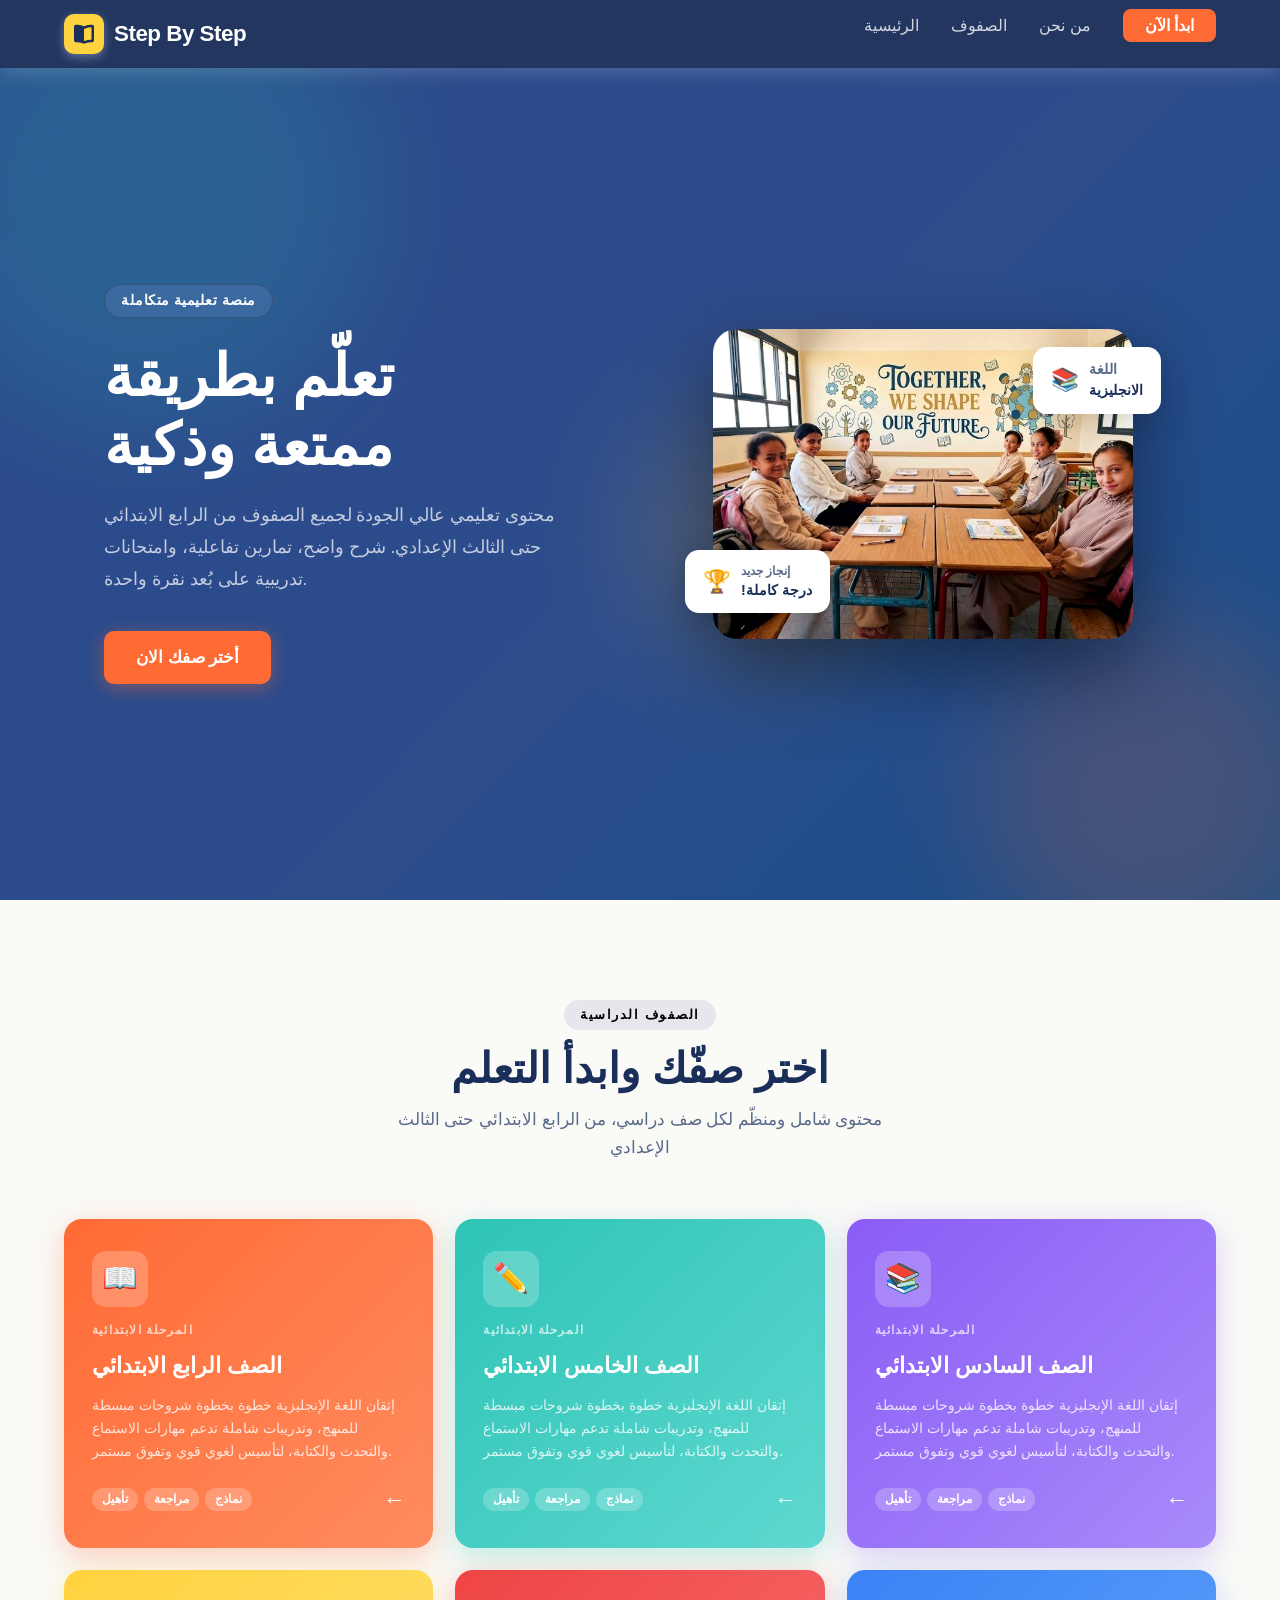
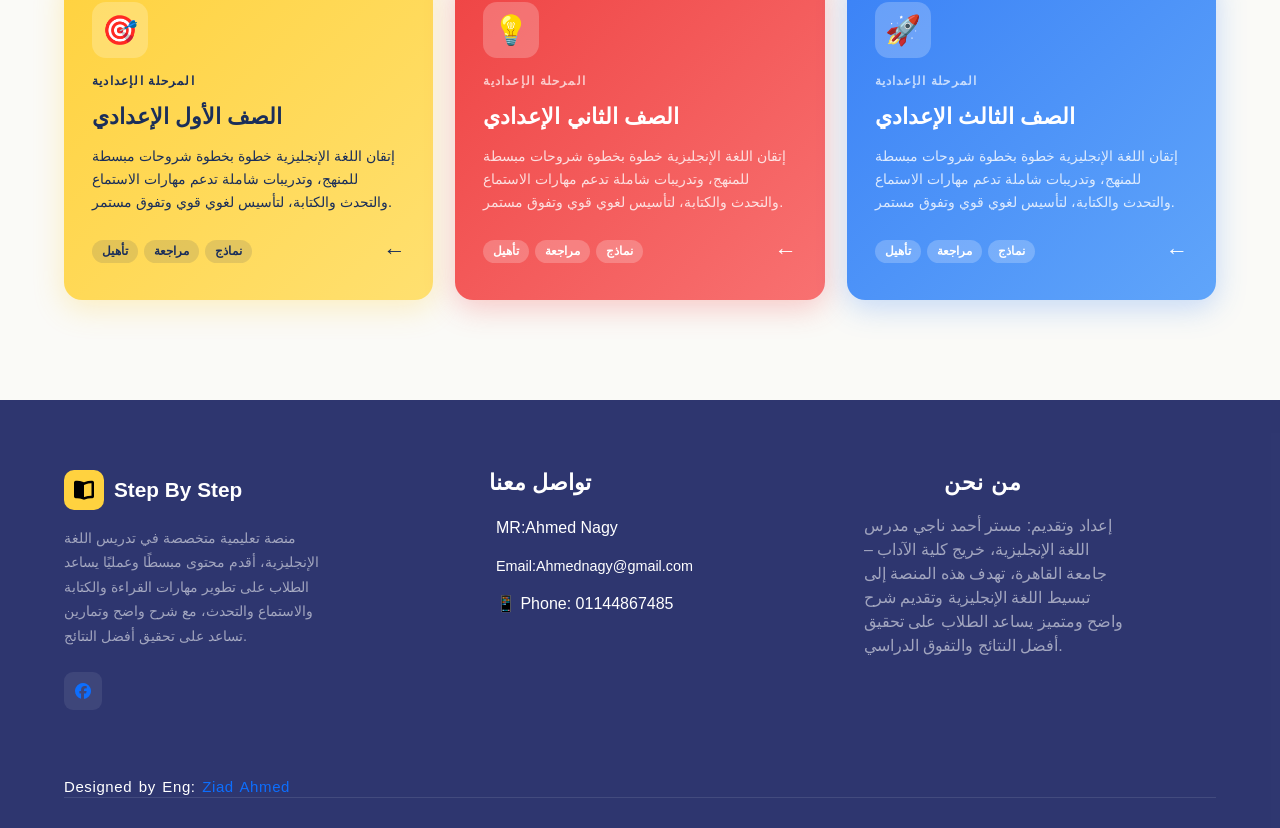
==== index.html @ 50892304 "my project" ====
<!DOCTYPE html>
<html lang="en">
<head>
    <meta charset="UTF-8">
    <meta name="viewport" content="width=device-width, initial-scale=1.0">
    <link rel="stylesheet" href="css/all.min.css">
    <link rel="stylesheet" href="css/bootstrap.min.css">
    <link rel="stylesheet" href="css/home.css">
    
    <title>Document</title>
</head>
<body>

<!-- ══════════ NAVBAR ══════════ -->
<nav>

    <div class="nav-logo">
    <div class="logo-icon"><i class="fa-solid fa-book-open"></i></div> 
    <span>Step by step</span>
    </div>
   

                     <ul class="nav-links ">
    <li><a href="#hero">الرئيسية</a></li>
    <li><a href="#grades">الصفوف</a></li>
    <li><a href="#footer">من نحن</a></li>
    <li><a href="#footer" class="nav-cta">ابدأ الآن</a></li>
  </ul>



</nav>

<!-- ══════════ HERO SECTION ══════════ -->
<section class="hero" id="hero">
  <div class="hero-bg">
    <div class="blob blob-1"></div>
    <div class="blob blob-2"></div>
    <div class="blob blob-3"></div>
  </div>

  <div class="hero-inner">
    <div class="hero-text">
      <div class="hero-badge">
منصة تعليمية متكاملة
      </div>

      <h1 class="hero-title">
        تعلّم بطريقة<br />
        <em>ممتعة وذكية</em>
      </h1>

      <p class="hero-desc">
        محتوى تعليمي عالي الجودة لجميع الصفوف من الرابع الابتدائي حتى الثالث الإعدادي.
        شرح واضح، تمارين تفاعلية، وامتحانات تدريبية على بُعد نقرة واحدة.
      </p>

      <div class="hero-actions">
        <a href="#grades" class="btn-primary">أختر صفك الان</a>
      </div>

 
    </div>

    <div class="hero-visual">
      <div class="hero-img-wrap">
        <img
          src="images/classroom_HD.jpg"
          alt="طالب يتعلم"
        />

        <div class="float-card card-a">
          <span class="icon">📚</span>
          <div>
            <div style="font: size 23px;;color:var(--muted);font-weight:600;">اللغة</div>
            <div>الانجليزية</div>
          </div>
        </div>

        <div class="float-card card-b">
          <span class="icon">🏆</span>
          <div>
            <div style="font-size:.75rem;color:var(--muted);font-weight:600;">إنجاز جديد</div>
            <div>!درجة كاملة</div>
          </div>
        </div>
      </div>
    </div>
  </div>
</section>

<!-- ══════════ GRADES SECTION ══════════ -->
<section class="grades" id="grades">
  <div class="section-head">
    <div class="section-tag">الصفوف الدراسية</div>
    <h2>اختر صفّك وابدأ التعلم</h2>
    <p>محتوى شامل ومنظّم لكل صف دراسي، من الرابع الابتدائي حتى الثالث الإعدادي</p>
  </div>

  <div class="grades-grid">

    <!-- Card 1 -->
    <a href="task.html" class="grade-card">
      <div class="card-icon-wrap">📖</div>
      <div class="card-label">المرحلة الابتدائية</div>
      <div class="card-title">الصف الرابع الابتدائي</div>
       <div class="card-desc">إتقان اللغة الإنجليزية خطوة بخطوة
شروحات مبسطة للمنهج، وتدريبات شاملة تدعم مهارات الاستماع والتحدث والكتابة، لتأسيس لغوي قوي وتفوق مستمر.​</div>
      <div class="card-footer">
         <div class="card-subjects">
          <span class="subject-tag">تأهيل</span>
          <span class="subject-tag">مراجعة</span>
          <span class="subject-tag">نماذج</span>
        </div>
        <span class="card-arrow">←</span>
      </div>
    </a>

    <!-- Card 2 -->
    <a href="#" class="grade-card">
      <div class="card-icon-wrap">✏️</div>
      <div class="card-label">المرحلة الابتدائية</div>
      <div class="card-title">الصف الخامس الابتدائي</div>
      <div class="card-desc">إتقان اللغة الإنجليزية خطوة بخطوة
شروحات مبسطة للمنهج، وتدريبات شاملة تدعم مهارات الاستماع والتحدث والكتابة، لتأسيس لغوي قوي وتفوق مستمر.​</div>
      <div class="card-footer">
        <div class="card-subjects">
          <span class="subject-tag">تأهيل</span>
          <span class="subject-tag">مراجعة</span>
          <span class="subject-tag">نماذج</span>
        </div>
        <span class="card-arrow">←</span>
      </div>
    </a>

    <!-- Card 3 -->
    <a href="#" class="grade-card">
      <div class="card-icon-wrap">📚</div>
      <div class="card-label">المرحلة الابتدائية</div>
      <div class="card-title">الصف السادس الابتدائي</div>
      <div class="card-desc">إتقان اللغة الإنجليزية خطوة بخطوة
شروحات مبسطة للمنهج، وتدريبات شاملة تدعم مهارات الاستماع والتحدث والكتابة، لتأسيس لغوي قوي وتفوق مستمر.​</div>

      <div class="card-footer">
        <div class="card-subjects">
          <span class="subject-tag">تأهيل</span>
          <span class="subject-tag">مراجعة</span>
          <span class="subject-tag">نماذج</span>
        </div>
        <span class="card-arrow">←</span>
      </div>
    </a>

    <!-- Card 4 -->
    <a href="#" class="grade-card">
      <div class="card-icon-wrap">🎯</div>
      <div class="card-label">المرحلة الإعدادية</div>
      <div class="card-title">الصف الأول الإعدادي</div>
      <div class="card-desc">إتقان اللغة الإنجليزية خطوة بخطوة
شروحات مبسطة للمنهج، وتدريبات شاملة تدعم مهارات الاستماع والتحدث والكتابة، لتأسيس لغوي قوي وتفوق مستمر.​</div>
      <div class="card-footer">
        <div class="card-subjects">
          <span class="subject-tag">تأهيل</span>
          <span class="subject-tag">مراجعة</span>
          <span class="subject-tag">نماذج</span>
        </div>
        <span class="card-arrow">←</span>
      </div>
    </a>

    <!-- Card 5 -->
    <a href="#" class="grade-card">
      <div class="card-icon-wrap">💡</div>
      <div class="card-label">المرحلة الإعدادية</div>
      <div class="card-title">الصف الثاني الإعدادي</div>
      <div class="card-desc">إتقان اللغة الإنجليزية خطوة بخطوة
شروحات مبسطة للمنهج، وتدريبات شاملة تدعم مهارات الاستماع والتحدث والكتابة، لتأسيس لغوي قوي وتفوق مستمر.​</div>
      <div class="card-footer">
        <div class="card-subjects">
          <span class="subject-tag">تأهيل</span>
          <span class="subject-tag">مراجعة</span>
          <span class="subject-tag">نماذج</span>
        </div>
        <span class="card-arrow">←</span>
      </div>
    </a>

    <!-- Card 6 -->
    <a href="#" class="grade-card">
      <div class="card-icon-wrap">🚀</div>
      <div class="card-label">المرحلة الإعدادية</div>
      <div class="card-title">الصف الثالث الإعدادي</div>
      <div class="card-desc">إتقان اللغة الإنجليزية خطوة بخطوة
شروحات مبسطة للمنهج، وتدريبات شاملة تدعم مهارات الاستماع والتحدث والكتابة، لتأسيس لغوي قوي وتفوق مستمر.​</div>
      <div class="card-footer">
        <div class="card-subjects">
          <span class="subject-tag">تأهيل</span>
          <span class="subject-tag">مراجعة</span>
          <span class="subject-tag">نماذج</span>
        </div>
        <span class="card-arrow">←</span>
      </div>
    </a>
  </div>
</section>

<!-- ══════════ FOOTER ══════════ -->
<footer id="footer">
  <div class="footer-grid">
    <div class="footer-brand">
      <div class="logo-row">
        <div class="logo-icon"><i class="fa-solid fa-book-open"></i></div>
        <span class="logo-name">step by step</span>
      </div>
     <p>منصة تعليمية متخصصة في تدريس اللغة الإنجليزية، أقدم محتوى مبسطًا وعمليًا يساعد الطلاب على تطوير مهارات القراءة والكتابة والاستماع والتحدث، مع شرح واضح وتمارين تساعد على تحقيق أفضل النتائج.</p>
      <div class="social-row">
        <a href="https://www.facebook.com/share/1DLBqrxhTE/" class="social-btn"><i class="fa-brands fa-facebook"></i></a>

      </div>
    </div>

    <div class="footer-col">
      <h3>تواصل معنا</h3>
      <ul>
        <li>MR:Ahmed Nagy</li>
        <li><a href="#">Email:Ahmednagy@gmail.com</a></li>
        <li>📱 Phone: 01144867485</li>
        
      </ul>
    </div>
<div class="footer-about">
  <h3>من نحن</h3>
  <p>إعداد وتقديم: مستر أحمد ناجي
مدرس اللغة الإنجليزية، خريج كلية الآداب – جامعة القاهرة، تهدف هذه المنصة إلى تبسيط اللغة الإنجليزية وتقديم شرح واضح ومتميز يساعد الطلاب على تحقيق أفضل النتائج والتفوق الدراسي.</p>
</div>
<div class="footer-border">
  <p>Designed by Eng:
    <a href="https://wa.me/201023750909">Ziad Ahmed</a> </p>
</div>


    </div>
  </footer>

    <script src="js/home.js"></script>
</body>
</html>
---- css/home.css ----
*{
    margin: 0px;
    padding: 0px;
    box-sizing: border-box;
}
/* .image-Home{
    background-image: url(../images/classroom_HD.jpg);
    width: 100%;
    height: 100vh;
    background-repeat: no-repeat;
    background-size: cover;
} */
    :root {
      --navy:    #1A2E5A;
      --orange:  #FF6B35;
      --yellow:  #FFD23F;
      --teal:    #2EC4B6;
      --cream:   #FAFAF7;
      --white:   #FFFFFF;
      --text:    #1A2E5A;
      --muted:   #5A6A8A;
    }

    html { scroll-behavior: smooth; }

    body,html {
      font-family: 'Tajawal', sans-serif;
      background: var(--cream);
      color: var(--text);
      overflow-x: hidden;
    }

    /* ─── NAVBAR ─── */
    nav {
      position: fixed;
      top: 0; right: 0; left: 0;
      z-index: 100;
      background: rgba(26, 46, 90, 0.96);
      backdrop-filter: blur(10px);
      padding: 0 5%;
      height: 68px;
      display: flex;
      align-items: center;
      justify-content: space-between;
      box-shadow: 0 2px 20px rgba(219, 223, 236, 0.25);
    }

    .nav-logo {
      display: flex;
      align-items: center;
      gap: 10px;
      text-decoration: none;
    }

    .nav-logo .logo-icon {
      width: 40px; height: 40px;
      background: var(--yellow);
      border-radius: 10px;
      display: flex; align-items: center; justify-content: center;
      font-size: 20px;
      box-shadow: 0 3px 10px rgba(205, 208, 235, 0.4);
    }

    .nav-logo span {
      font-size: 1.4rem;
      font-weight: 800;
      color: var(--white);
      letter-spacing: -0.5px;
      text-transform: capitalize;
    }

    .nav-links {
      display: flex;
      gap: 32px;
      list-style: none;
    }

    .nav-links a {
      color: rgba(255,255,255,.8);
      text-decoration: none;
      font-size: 1rem;
      font-weight: 500;
      transition: color .2s;
      position: relative;
    }

    .nav-links a::after {
      content: '';
      position: absolute;
      bottom: -4px; right: 0; left: 0;
      height: 2px;
      background: var(--orange);
      transform: scaleX(0);
      transition: transform .25s;
    }

    .nav-links a:hover { color: var(--white); }
    .nav-links a:hover::after { transform: scaleX(1); }

    .nav-cta {
      background: var(--orange);
      color: var(--white) !important;
      padding: 8px 22px;
      border-radius: 8px;
      font-weight: 700 !important;
      transition: background .2s, transform .15s !important;
    }

    .nav-cta:hover {
      background: #e55a24 !important;
      transform: translateY(-1px);
    }

    .nav-cta::after { display: none !important; }

    /* ─── HERO SECTION ─── */
    .hero {
      margin-top: 68px;
      min-height: calc(100vh - 68px);
      position: relative;
      overflow: hidden;
      display: flex;
      align-items: center;
    }

    .hero-bg {
      position: absolute;
      inset: 0;
      background: linear-gradient(135deg, #2a498b 0%, #2d4c8c 55%, #164e89 100%);
    }

    /* decorative blobs */
    .blob {
      position: absolute;
      border-radius: 50%;
      filter: blur(60px);
      opacity: .18;
    }
    .blob-1 { width: 480px; height: 480px; background: var(--teal);  top: -120px; left: -100px; }
    .blob-2 { width: 360px; height: 360px; background: var(--orange); bottom: -80px; right: -60px; }
    .blob-3 { width: 260px; height: 260px; background: var(--yellow); top: 40%;   left: 50%; }

    .hero-inner {
      position: relative;
      z-index: 2;
      width: 100%;
      max-width: 1200px;
      margin: 0 auto;
      padding: 80px 5%;
      display: grid;
      grid-template-columns: 1fr 1fr;
      gap: 60px;
      align-items: center;
    }
    .hero-badge {
      display: inline-flex;
      align-items: center;
      gap: 8px;
      background: rgba(154, 165, 235, 0.15);
      border: 1px solid rgba(48, 47, 45, 0.35);
      color: white;
      font-size: .85rem;
      font-weight: 700;
      padding: 6px 16px;
      border-radius: 50px;
      margin-bottom: 24px;
      letter-spacing: .5px;
    }

  

    .hero-title {
      font-size: clamp(2.4rem, 5vw, 3.6rem);
      font-weight: 900;
      color: var(--white);
      line-height: 1.2;
      margin-bottom: 20px;
    }

    .hero-title em {
      font-style: normal;
      color: white;
    }

    .hero-desc {
      font-size: 1.1rem;
      color: rgba(255,255,255,.72);
      line-height: 1.8;
      margin-bottom: 36px;
      max-width: 460px;
    }

    .hero-actions {
      display: flex;
      gap: 16px;
      flex-wrap: wrap;
    }

    .btn-primary {
      background: var(--orange);
      color: var(--white);
      padding: 14px 32px;
      border-radius: 10px;
      font-size: 1.05rem;
      font-weight: 700;
      text-decoration: none;
      transition: transform .2s, box-shadow .2s;
      box-shadow: 0 4px 18px rgba(255,107,53,.4);
    }

    .btn-primary:hover {
      transform: translateY(-3px);
      box-shadow: 0 8px 28px rgba(255,107,53,.5);
    }

    .btn-secondary {
      background:#34d399;
      color: var(--white);
      padding: 14px 32px;
      border-radius: 10px;
      font-size: 20px;
      font-weight: 600;
      text-decoration: none;
      border: 1px solid rgba(255,255,255,.25);
      transition: background .2s;
    }

    .btn-secondary:hover { background: rgba(255,255,255,.18); }

    /* hero stats */
    .hero-stats {
      display: flex;
      gap: 28px;
      margin-top: 44px;
    }

    .stat {
      display: flex;
      flex-direction: column;
    }

    .stat-num {
      font-size: 1.8rem;
      font-weight: 900;
      color: var(--yellow);
      line-height: 1;
    }

    .stat-label {
      font-size: .82rem;
      color: rgba(255,255,255,.55);
      margin-top: 2px;
      font-weight: 500;
    }

    /* hero image side */
    .hero-visual {
      display: flex;
      justify-content: center;
      align-items: center;
    }

    .hero-img-wrap {
      position: relative;
      width: 100%;
      max-width: 420px;
    }

    .hero-img-wrap img {
      width: 100%;
      border-radius: 24px;
      object-fit: cover;
      box-shadow: 0 30px 80px rgba(0,0,0,.45);
    }

    /* floating cards on image */
    .float-card {
      position: absolute;
      background: var(--white);
      border-radius: 14px;
      padding: 12px 18px;
      display: flex;
      align-items: center;
      gap: 10px;
      box-shadow: 0 8px 30px rgba(0,0,0,.18);
      font-weight: 700;
      font-size: .9rem;
      animation: floatY 3s ease-in-out infinite;
    }

    .float-card .icon { font-size: 1.4rem; }
    .float-card.card-a { top: 18px;  right: -28px; animation-delay: 0s; color: var(--navy); }
    .float-card.card-b { bottom: 26px; left: -28px; animation-delay: 1.5s; color: var(--navy); }

    @keyframes floatY {
      0%,100% { transform: translateY(0); }
      50%      { transform: translateY(-8px); }
    }

    /* ─── GRADES SECTION ─── */
    .grades {
      padding: 100px 5%;
      background: var(--cream);
    }

    .section-head {
      text-align: center;
      margin-bottom: 56px;
    }

    .section-tag {
      display: inline-block;
      background: rgb(45, 58, 140,0.1);
      color: black;
      font-size: .82rem;
      font-weight: 700;
      letter-spacing: 1.5px;
      text-transform: uppercase;
      padding: 5px 16px;
      border-radius: 50px;
      margin-bottom: 14px;
    }

    .section-head h2 {
      font-size: clamp(1.8rem, 4vw, 2.6rem);
      font-weight: 900;
      color: var(--navy);
      margin-bottom: 12px;
    }

    .section-head p {
      font-size: 1.05rem;
      color: var(--muted);
      max-width: 520px;
      margin: 0 auto;
      line-height: 1.7;
    }

    .grades-grid {
      display: grid;
      grid-template-columns: repeat(auto-fill, minmax(280px, 1fr));
      gap: 22px;
      max-width: 1200px;
      margin: 0 auto;
    }

    /* grade card = big button */
    .grade-card {
      position: relative;
      border-radius: 18px;
      padding: 32px 28px;
      cursor: pointer;
      text-decoration: none;
      display: flex;
      flex-direction: column;
      gap: 14px;
      transition: transform .22s cubic-bezier(.34,1.56,.64,1), box-shadow .22s;
      overflow: hidden;
      border: none;
      outline: none;
    }

    .grade-card::before {
      content: '';
      position: absolute;
      inset: 0;
      background: rgba(255,255,255,.08);
      opacity: 0;
      transition: opacity .2s;
    }

    .grade-card:hover { transform: translateY(-6px) scale(1.02); }
    .grade-card:hover::before { opacity: 1; }
    .grade-card:hover .card-arrow { transform: translateX(-6px); }

    /* individual grade colors */
    .grade-card:nth-child(1)  { background: linear-gradient(135deg, #FF6B35, #ff8c60); box-shadow: 0 8px 30px rgba(255,107,53,.30); }
    .grade-card:nth-child(2)  { background: linear-gradient(135deg, #2EC4B6, #5fd8d0); box-shadow: 0 8px 30px rgba(46,196,182,.28); }
    .grade-card:nth-child(3)  { background: linear-gradient(135deg, #8B5CF6, #a78bfa); box-shadow: 0 8px 30px rgba(139,92,246,.28); }
    .grade-card:nth-child(4)  { background: linear-gradient(135deg, #FFD23F, #ffe070); box-shadow: 0 8px 30px rgba(255,210,63,.30); }
    .grade-card:nth-child(5)  { background: linear-gradient(135deg, #EF4444, #f87171); box-shadow: 0 8px 30px rgba(239,68,68,.28); }
    .grade-card:nth-child(6)  { background: linear-gradient(135deg, #3B82F6, #60a5fa); box-shadow: 0 8px 30px rgba(59,130,246,.28); }
    .grade-card:nth-child(7)  { background: linear-gradient(135deg, #10B981, #34d399); box-shadow: 0 8px 30px rgba(16,185,129,.28); }

    .grade-card:nth-child(4) .card-label,
    .grade-card:nth-child(4) .card-title,
    .grade-card:nth-child(4) .card-desc,
    .grade-card:nth-child(4) .card-arrow { color: var(--navy) !important; }

    .card-icon-wrap {
      width: 56px; height: 56px;
      background: rgba(255,255,255,.22);
      border-radius: 14px;
      display: flex; align-items: center; justify-content: center;
      font-size: 1.8rem;
    }

    .card-label {
      font-size: .75rem;
      font-weight: 700;
      letter-spacing: 1.2px;
      text-transform: uppercase;
      color: rgba(255,255,255,.7);
    }

    .card-title {
      font-size: 1.4rem;
      font-weight: 900;
      color: #fff;
      line-height: 1.2;
    }

    .card-desc {
      font-size: .9rem;
      color: rgba(255,255,255,.8);
      line-height: 1.6;
      flex: 1;
    }

    .card-footer {
      display: flex;
      align-items: center;
      justify-content: space-between;
      margin-top: 6px;
    }

    .card-subjects {
      display: flex;
      gap: 6px;
      flex-wrap: wrap;
    }

    .subject-tag {
      background: rgba(255,255,255,.22);
      color: #fff;
      font-size: .72rem;
      font-weight: 600;
      padding: 3px 10px;
      border-radius: 20px;
    }

    .grade-card:nth-child(4) .subject-tag { color: var(--navy); background: rgba(26,46,90,.12); }

    .card-arrow {
      color: #fff;
      font-size: 1.4rem;
      transition: transform .22s;
      font-weight: 700;
    }

    /* ─── FOOTER ─── */
    footer {
      background:rgba(25, 34, 97, 0.9);
      color: black;
      padding: 70px 5% 30px;
    }

    .footer-grid {
      max-width: 1200px;
      margin: 0 auto;
      display: grid;
      grid-template-columns: 1fr 1fr 1fr ;
      gap: 48px;
      /* padding-bottom: 50px; */
       border-bottom: 1.1px solid rgba(255,255,255,.1);
    }
    .footer-brand .logo-row {
      display: flex;
      align-items: center;
      gap: 10px;
      margin-bottom: 16px;
    }

    .footer-brand .logo-icon {
      width: 40px; height: 40px;
      background: var(--yellow);
      border-radius: 10px;
      display: flex; align-items: center; justify-content: center;
      font-size: 20px;
    }

    .footer-brand .logo-name {
      font-size: 1.3rem;
      font-weight: 800;
      color: var(--white);
      text-transform: capitalize;
    }

    .footer-brand p {
      font-size: .9rem;
      line-height: 1.7;
      color: rgba(255,255,255,.55);
      max-width: 260px;
      margin-bottom: 24px;
    }

    .social-row {
      display: flex;
      gap: 10px;
    }
        .social-btn {
      width: 38px; height: 38px;
      background: rgba(255,255,255,.08);
      border-radius: 9px;
      display: flex; align-items: center; justify-content: center;
      text-decoration: none;
      font-size: 1rem;
      transition: background .2s, transform .2s;
    
    }
    .social-btn:hover{
 color: white;
 background-color: #3B82F6;
    }
    .footer-col h3 {
      color: var(--white);
      font-size: 22px;
      font-weight: 700;
      margin-bottom: 10px;
    position: relative;
    left: 25px;
    }

    .footer-col ul {
      list-style: none;
      display: flex;
      flex-direction: column;
      gap: 14px;
      color: white;
      margin-top: 20px;
    }

    .footer-col ul a {
        color: white;
      text-decoration: none;
      font-size: .9rem;
      transition: color .2s;
    }

    .footer-col ul a:hover { 
        color: rgba(255,255,255,.55);
     }
 .footer-col ul a:active{
    color: rgba(255,255,255,.55);
 }
.footer-about h3{
color: white;
font-size: 22px;
font-weight: 700;
letter-spacing: 1px;
padding-left: 80px;
}
.footer-about p{
  position: relative;
  top: 10px;
   max-width: 260px;
  color: rgba(255,255,255,.55);
}
.footer-border{
    max-width: 1200px;
  position: relative;
  top: 18px;
  font-size: 15px;
  font-weight: 500;
  color: white;
  letter-spacing: 0.6px;
  word-spacing: 1.8px;
}
.footer-border a{
    text-decoration: none;
}
    /* ─── RESPONSIVE ─── */
    @media (max-width: 900px) {
      .hero-inner { grid-template-columns: 1fr; text-align: center; }
      .hero-desc { margin: 0 auto 36px; }
      .hero-actions { justify-content: center; }
      .hero-stats { justify-content: center; }
      .footer-grid { grid-template-columns: 1fr 1fr;
       }
    }

    @media (max-width: 600px) {
      .nav-links { display: none;
      }
      .grades-grid { grid-template-columns: 1fr; }
      .footer-grid { grid-template-columns: 1fr; }
      .footer-about { flex-direction: column; gap: 10px; text-align: center; }
    }

    @media (prefers-reduced-motion: reduce) {
      .float-card { animation: none; }
      .grade-card, .btn-primary { transition: none; }
    }
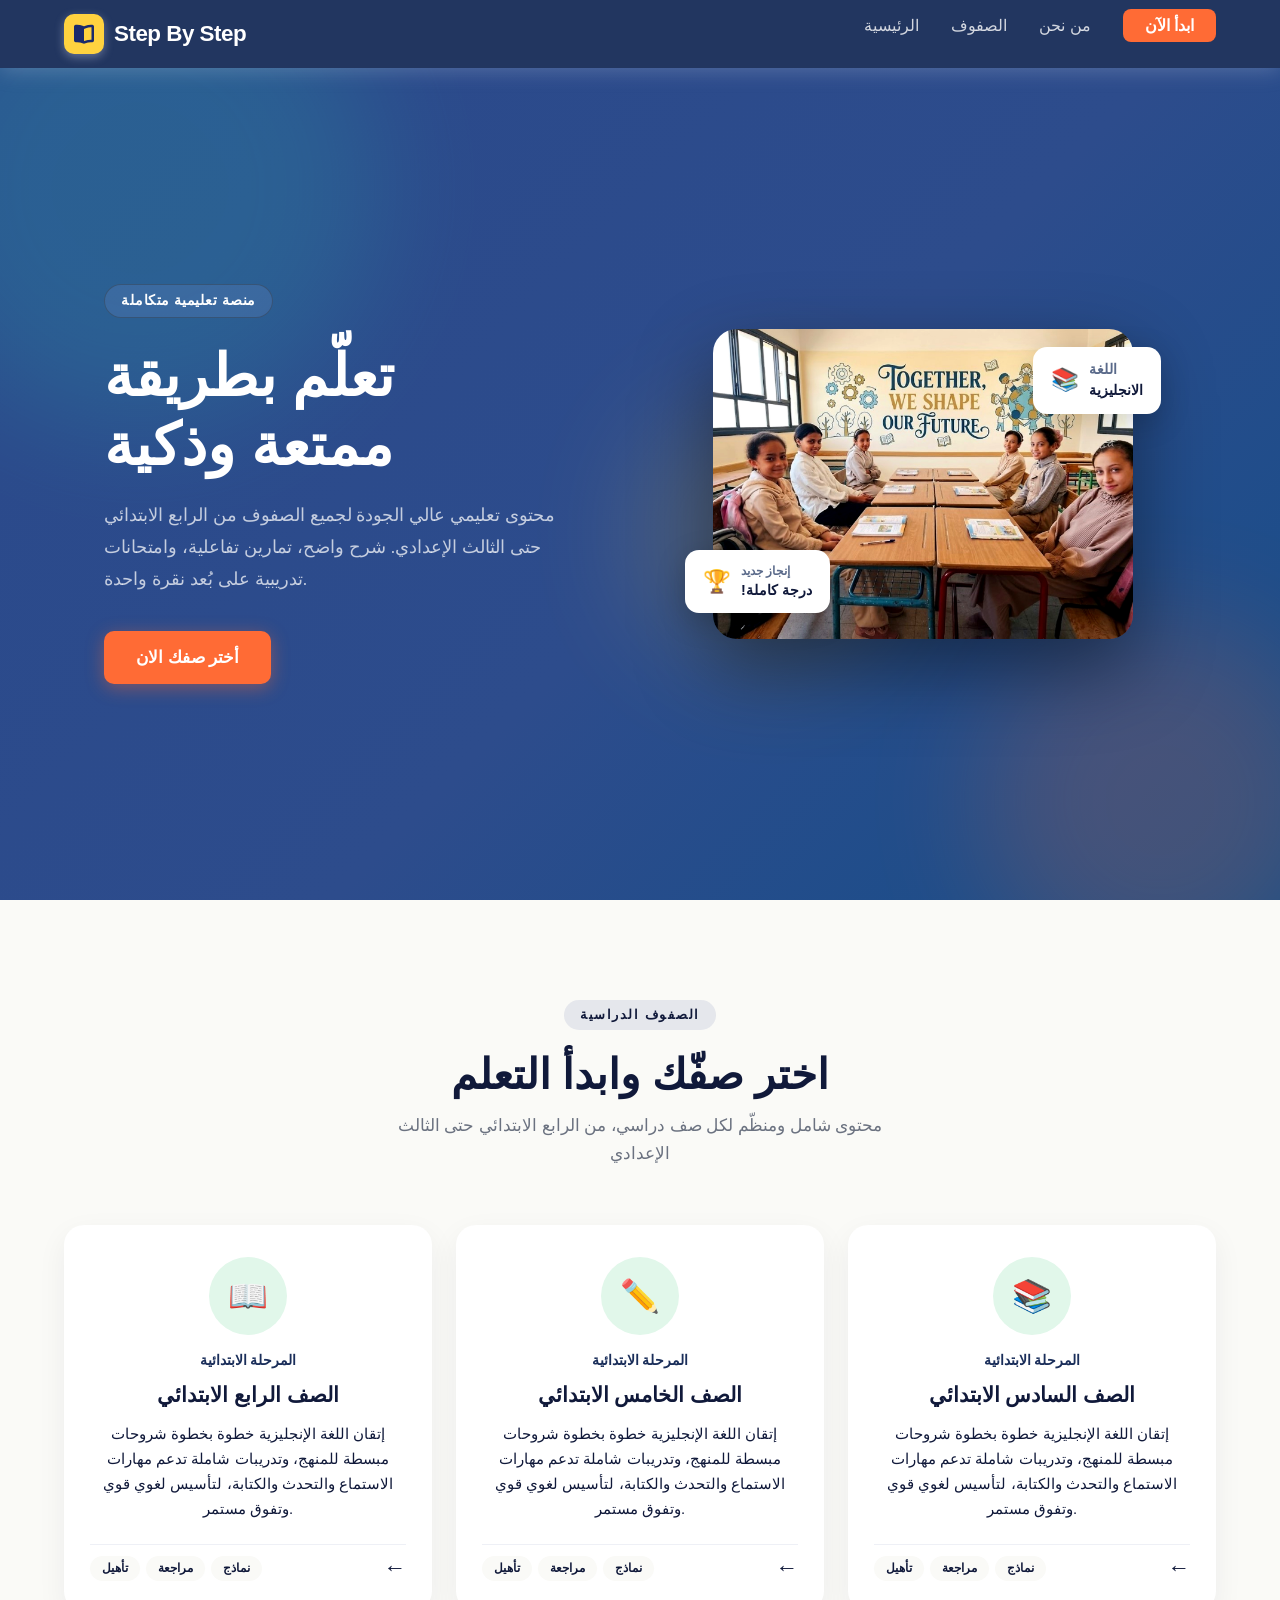
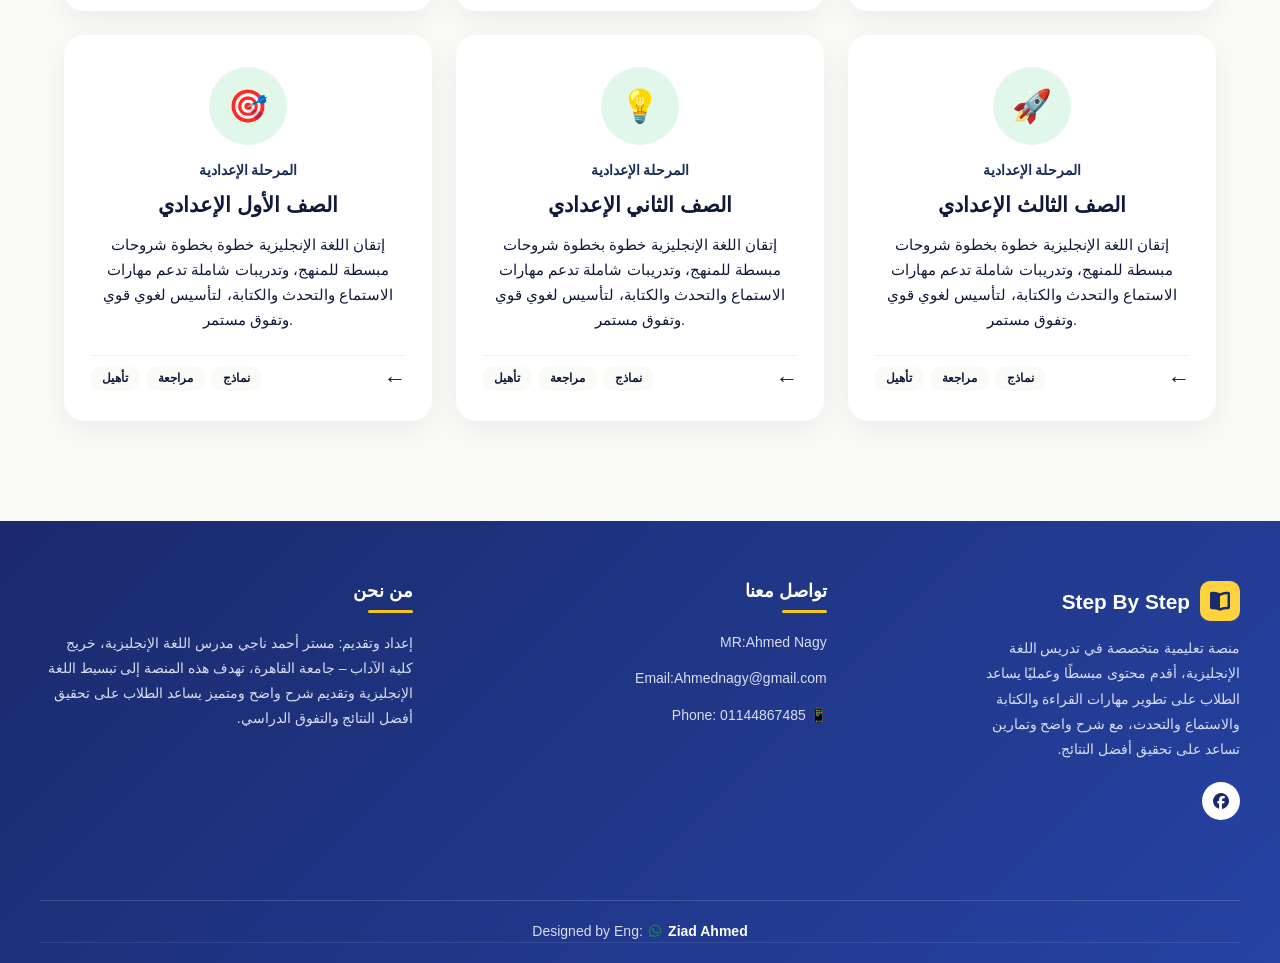
==== commit 34636060: "change in the css and js" ====
--- a/index.html
+++ b/index.html
@@ -117,7 +117,7 @@
     </a>
 
     <!-- Card 2 -->
-    <a href="#" class="grade-card">
+    <a href="" class="grade-card">
       <div class="card-icon-wrap">✏️</div>
       <div class="card-label">المرحلة الابتدائية</div>
       <div class="card-title">الصف الخامس الابتدائي</div>
@@ -131,28 +131,29 @@
         </div>
         <span class="card-arrow">←</span>
       </div>
+
     </a>
 
     <!-- Card 3 -->
-    <a href="#" class="grade-card">
+    <a href="" class="grade-card">
       <div class="card-icon-wrap">📚</div>
       <div class="card-label">المرحلة الابتدائية</div>
       <div class="card-title">الصف السادس الابتدائي</div>
       <div class="card-desc">إتقان اللغة الإنجليزية خطوة بخطوة
 شروحات مبسطة للمنهج، وتدريبات شاملة تدعم مهارات الاستماع والتحدث والكتابة، لتأسيس لغوي قوي وتفوق مستمر.​</div>
 
-      <div class="card-footer">
-        <div class="card-subjects">
-          <span class="subject-tag">تأهيل</span>
-          <span class="subject-tag">مراجعة</span>
-          <span class="subject-tag">نماذج</span>
-        </div>
-        <span class="card-arrow">←</span>
-      </div>
+       <div class="card-footer">
+        <div class="card-subjects">
+          <span class="subject-tag">تأهيل</span>
+          <span class="subject-tag">مراجعة</span>
+          <span class="subject-tag">نماذج</span>
+        </div>
+        <span class="card-arrow">←</span>
+      </div> 
     </a>
 
     <!-- Card 4 -->
-    <a href="#" class="grade-card">
+    <a href="" class="grade-card">
       <div class="card-icon-wrap">🎯</div>
       <div class="card-label">المرحلة الإعدادية</div>
       <div class="card-title">الصف الأول الإعدادي</div>
@@ -166,10 +167,11 @@
         </div>
         <span class="card-arrow">←</span>
       </div>
+
     </a>
 
     <!-- Card 5 -->
-    <a href="#" class="grade-card">
+    <a href="" class="grade-card">
       <div class="card-icon-wrap">💡</div>
       <div class="card-label">المرحلة الإعدادية</div>
       <div class="card-title">الصف الثاني الإعدادي</div>
@@ -183,10 +185,11 @@
         </div>
         <span class="card-arrow">←</span>
       </div>
+
     </a>
 
     <!-- Card 6 -->
-    <a href="#" class="grade-card">
+    <a href="" class="grade-card">
       <div class="card-icon-wrap">🚀</div>
       <div class="card-label">المرحلة الإعدادية</div>
       <div class="card-title">الصف الثالث الإعدادي</div>
@@ -200,8 +203,9 @@
         </div>
         <span class="card-arrow">←</span>
       </div>
-    </a>
-  </div>
+    
+
+  </a>
 </section>
 
 <!-- ══════════ FOOTER ══════════ -->
@@ -235,13 +239,13 @@
 </div>
 <div class="footer-border">
   <p>Designed by Eng:
-    <a href="https://wa.me/201023750909">Ziad Ahmed</a> </p>
+    <i class="fa-brands fa-whatsapp text-success"></i> <a href="https://wa.me/201023750909">Ziad Ahmed</a></p>
 </div>
 
 
     </div>
   </footer>
-
+  <script src="js/bootstrap.bundle.min.js"></script>
     <script src="js/home.js"></script>
 </body>
 </html>
--- a/css/home.css
+++ b/css/home.css
@@ -336,16 +336,16 @@
       line-height: 1.7;
     }
 
-    .grades-grid {
+    /* .grades-grid {
       display: grid;
       grid-template-columns: repeat(auto-fill, minmax(280px, 1fr));
       gap: 22px;
       max-width: 1200px;
       margin: 0 auto;
-    }
+    } */
 
     /* grade card = big button */
-    .grade-card {
+    /* .grade-card {
       position: relative;
       border-radius: 18px;
       padding: 32px 28px;
@@ -367,14 +367,16 @@
       background: rgba(255,255,255,.08);
       opacity: 0;
       transition: opacity .2s;
-    }
-
-    .grade-card:hover { transform: translateY(-6px) scale(1.02); }
+    }  
+      */
+    
+
+    /* .grade-card:hover { transform: translateY(-6px) scale(1.02); }
     .grade-card:hover::before { opacity: 1; }
-    .grade-card:hover .card-arrow { transform: translateX(-6px); }
+    .grade-card:hover .card-arrow { transform: translateX(-6px); } */
 
     /* individual grade colors */
-    .grade-card:nth-child(1)  { background: linear-gradient(135deg, #FF6B35, #ff8c60); box-shadow: 0 8px 30px rgba(255,107,53,.30); }
+    /* .grade-card:nth-child(1)  { background: linear-gradient(135deg, #FF6B35, #ff8c60); box-shadow: 0 8px 30px rgba(255,107,53,.30); }
     .grade-card:nth-child(2)  { background: linear-gradient(135deg, #2EC4B6, #5fd8d0); box-shadow: 0 8px 30px rgba(46,196,182,.28); }
     .grade-card:nth-child(3)  { background: linear-gradient(135deg, #8B5CF6, #a78bfa); box-shadow: 0 8px 30px rgba(139,92,246,.28); }
     .grade-card:nth-child(4)  { background: linear-gradient(135deg, #FFD23F, #ffe070); box-shadow: 0 8px 30px rgba(255,210,63,.30); }
@@ -385,82 +387,273 @@
     .grade-card:nth-child(4) .card-label,
     .grade-card:nth-child(4) .card-title,
     .grade-card:nth-child(4) .card-desc,
-    .grade-card:nth-child(4) .card-arrow { color: var(--navy) !important; }
-
-    .card-icon-wrap {
-      width: 56px; height: 56px;
-      background: rgba(255,255,255,.22);
-      border-radius: 14px;
-      display: flex; align-items: center; justify-content: center;
-      font-size: 1.8rem;
-    }
-
-    .card-label {
-      font-size: .75rem;
-      font-weight: 700;
-      letter-spacing: 1.2px;
-      text-transform: uppercase;
-      color: rgba(255,255,255,.7);
-    }
-
-    .card-title {
-      font-size: 1.4rem;
-      font-weight: 900;
-      color: #fff;
-      line-height: 1.2;
-    }
-
-    .card-desc {
-      font-size: .9rem;
-      color: rgba(255,255,255,.8);
-      line-height: 1.6;
-      flex: 1;
-    }
-
-    .card-footer {
-      display: flex;
-      align-items: center;
-      justify-content: space-between;
-      margin-top: 6px;
-    }
-
-    .card-subjects {
-      display: flex;
-      gap: 6px;
-      flex-wrap: wrap;
-    }
-
-    .subject-tag {
-      background: rgba(255,255,255,.22);
-      color: #fff;
-      font-size: .72rem;
-      font-weight: 600;
-      padding: 3px 10px;
-      border-radius: 20px;
-    }
-
-    .grade-card:nth-child(4) .subject-tag { color: var(--navy); background: rgba(26,46,90,.12); }
-
-    .card-arrow {
-      color: #fff;
-      font-size: 1.4rem;
-      transition: transform .22s;
-      font-weight: 700;
-    }
+    .grade-card:nth-child(4) .card-arrow { color: var(--navy) !important; } */
+  :root{
+    --navy: #10193a;
+    --navy-2: #17224d;
+    --gold: #f2b705;
+    --bg: #f4f6fb;
+    --card-bg: #ffffff;
+    --text-dark: #10193a;
+    --text-muted: #6b7280;
+    --border: #eef0f6;
+    --shadow: 0 10px 30px rgba(16,25,58,0.06);
+    --radius-card: 20px;
+    --radius-pill: 999px;
+  }
+ 
+
+ 
+  /* ===== Header ===== */
+  .site-header{
+    background: var(--navy);
+    color:#fff;
+    padding: 18px 5%;
+    display:flex;
+    align-items:center;
+    gap:10px;
+  }
+  .site-header .logo-icon{
+    width:34px; height:34px;
+    background: var(--gold);
+    border-radius:8px;
+    display:flex; align-items:center; justify-content:center;
+    font-size:18px;
+  }
+  .site-header .logo-text{
+    font-weight:800;
+    font-size:1.15rem;
+  }
+ 
+  /* ===== Section ===== */
+  .grades{
+    padding: 48px 6% 80px;
+    max-width:1280px;
+    margin:0 auto;
+  }
+ 
+  .section-head{
+    text-align: right;
+    margin-bottom: 40px;
+  }
+  .section-head h2{
+    font-size: clamp(1.8rem, 3vw, 2.4rem);
+    font-weight: 800;
+    color: #10193a;
+    margin: 6px 0 10px;
+  }
+  .section-head p{
+    color: var(--text-muted);
+    font-size: 1rem;
+    margin:0;
+    max-width: 560px;
+    margin-inline-start:auto;
+  }
+   .site-header{
+    background: var(--navy);
+    color:#fff;
+    padding: 18px 5%;
+    display:flex;
+    align-items:center;
+    gap:10px;
+  }
+  .site-header .logo-icon{
+    width:34px; height:34px;
+    background: var(--gold);
+    border-radius:8px;
+    display:flex; align-items:center; justify-content:center;
+    font-size:18px;
+  }
+  .site-header .logo-text{
+    font-weight:800;
+    font-size:1.15rem;
+  }
+ 
+  /* ============ Section ============ */
+  .grades{
+    padding: 100px 5%;
+    background: var(--cream);
+  }
+ 
+  .section-head{
+    text-align: center;
+    margin-bottom: 56px;
+  }
+ 
+  .section-tag{
+    display: inline-block;
+    background: rgba(45,58,140,0.1);
+    color: var(--navy);
+    font-size: .82rem;
+    font-weight: 700;
+    letter-spacing: 1.5px;
+    text-transform: uppercase;
+    padding: 5px 16px;
+    border-radius: var(--radius-pill);
+    margin-bottom: 14px;
+  }
+ 
+  .section-head h2{
+    font-size: clamp(1.8rem, 4vw, 2.6rem);
+    font-weight: 900;
+    color: var(--navy);
+    margin-bottom: 12px;
+  }
+ 
+  .section-head p{
+    font-size: 1.05rem;
+    color: var(--text-muted);
+    max-width: 520px;
+    margin: 0 auto;
+    line-height: 1.7;
+  }
+ 
+  /* ============ Grid ============ */
+  .grades-grid{
+    display: grid;
+    grid-template-columns: repeat(auto-fill, minmax(280px, 1fr));
+    gap: 24px;
+    max-width: 1200px;
+    margin: 0 auto;
+  }
+
+  .grade-card{
+    position: relative;
+    background: var(--card-bg);
+    border-radius: var(--radius-card);
+    box-shadow: var(--shadow);
+    padding: 32px 26px 26px;
+    text-align: center;
+    text-decoration: none;
+    color: inherit;
+    display: flex;
+    flex-direction: column;
+    align-items: center;
+    cursor: pointer;
+    border: none;
+    outline: none;
+    transition: transform .22s cubic-bezier(.34,1.56,.64,1), box-shadow .22s;
+  }
+  .grade-card:hover{
+    transform: translateY(-6px);
+    box-shadow: 0 16px 36px rgba(16,25,58,0.12);
+  }
+  .grade-card:focus-visible{
+    outline: 3px solid var(--gold);
+    outline-offset: 3px;
+  }
+  .grade-card:hover .card-arrow{
+    transform: translateX(-4px);
+  }
+ 
+  .card-icon-wrap{
+    width: 78px; height: 78px;
+    border-radius: 50%;
+    display: flex;
+     align-items: center;
+      justify-content: center;
+    font-size: 2rem;
+    margin-bottom: 16px;
+  }
+ 
+  /* icon circle + label color themes */
+  /* .theme-blue    .card-icon-wrap{ background:#08293a; } */
+    .card-icon-wrap{ background:#e1f7ea; }
+ /* .theme-green   .card-icon-wrap{ background:#ece3fb; }
+    .theme-purple .card-icon-wrap{ background:#fde3e9; }
+   .theme-pink .card-icon-wrap{ background:#dcecfb; } */
+
+ 
+  .card-label{
+    font-size: 0.85rem;
+    font-weight: 700;
+    margin-bottom: 8px;
+  } 
+  .card-title{
+    font-size: 1.3rem;
+    font-weight: 800;
+    color: var(--navy);
+    margin-bottom: 12px;
+  }
+ 
+  .card-desc{
+    font-size: 0.92rem;
+    line-height: 1.7;
+    color: var(--navy);
+    margin-bottom: 22px;
+  }
+ 
+  .card-footer{
+    display: flex;
+    align-items: center;
+    justify-content: space-between;
+    width: 100%;
+    margin-top: auto;
+    padding-top: 6px;
+    border-top: 1px solid var(--border);
+  }
+ 
+  .card-subjects{
+    display: flex;
+    gap: 6px;
+    flex-wrap: wrap;
+  }
+ 
+  .subject-tag{
+    background: var(--cream);
+    color: var(--text-dark);
+    font-size: .72rem;
+    font-weight: 700;
+    padding: 4px 12px;
+    border-radius: var(--radius-pill);
+  }
+ 
+  .card-arrow{
+    color: var(--navy);
+    font-size: 1.4rem;
+    font-weight: 700;
+    transition: transform .22s;
+  }
+
+ 
+  /* ===== Responsive ===== */
+  @media (max-width: 980px){
+    .grades-grid{
+      grid-template-columns: repeat(2, 1fr);
+    }
+  }
+ 
+  @media (max-width: 620px){
+    .grades{ padding: 32px 5% 56px; }
+    .section-head{ text-align:center; }
+    .section-head p{ margin-inline: auto; }
+    .grades-grid{
+      grid-template-columns: 1fr;
+    }
+    .grade-card{ padding:28px 20px 22px; }
+    .card-footer{ flex-wrap:wrap; }
+    .subject-tag{ flex:1 1 30%; }
+  }
+ 
+  @media (prefers-reduced-motion: reduce){
+    .btn-start{ transition:none; }
+  }
+
+
 
     /* ─── FOOTER ─── */
     footer {
       background:rgba(25, 34, 97, 0.9);
       color: black;
-      padding: 70px 5% 30px;
+      padding: 50px 5% 20px;
     }
 
     .footer-grid {
       max-width: 1200px;
-      margin: 0 auto;
+      margin:  auto;
       display: grid;
       grid-template-columns: 1fr 1fr 1fr ;
-      gap: 48px;
+      gap: 70px;
       /* padding-bottom: 50px; */
        border-bottom: 1.1px solid rgba(255,255,255,.1);
     }
@@ -512,79 +705,224 @@
  color: white;
  background-color: #3B82F6;
     }
-    .footer-col h3 {
-      color: var(--white);
-      font-size: 22px;
-      font-weight: 700;
-      margin-bottom: 10px;
-    position: relative;
-    left: 25px;
-    }
-
-    .footer-col ul {
-      list-style: none;
-      display: flex;
-      flex-direction: column;
-      gap: 14px;
-      color: white;
-      margin-top: 20px;
-    }
-
-    .footer-col ul a {
-        color: white;
-      text-decoration: none;
-      font-size: .9rem;
-      transition: color .2s;
-    }
-
-    .footer-col ul a:hover { 
-        color: rgba(255,255,255,.55);
-     }
- .footer-col ul a:active{
-    color: rgba(255,255,255,.55);
- }
-.footer-about h3{
-color: white;
-font-size: 22px;
-font-weight: 700;
-letter-spacing: 1px;
-padding-left: 80px;
-}
-.footer-about p{
+
+ /* ============ Footer ============ */
+
+#footer {
+  background: linear-gradient(135deg, #1a2a6c, #2643a3);
+  color: #ffffff;
+  padding: 60px 20px 20px;
+  direction: rtl;
+  text-align: right;
+  font-family: inherit;
+}
+
+.footer-grid {
+  max-width: 1200px;
+  margin: 0 auto;
+  display: grid;
+  grid-template-columns: 1.3fr 1fr 1.3fr;
+  gap: 40px;
+}
+
+/* ---- Brand column ---- */
+.footer-brand .logo-row {
+  display: flex;
+  align-items: center;
+  gap: 10px;
+  margin-bottom: 15px;
+}
+
+.logo-icon {
+  background: #f5c518;
+  color: #1a2a6c;
+  width: 40px;
+  height: 40px;
+  border-radius: 10px;
+  display: flex;
+  align-items: center;
+  justify-content: center;
+  font-size: 18px;
+}
+
+.logo-name {
+  font-size: 22px;
+  font-weight: 700;
+  text-transform: capitalize;
+}
+
+.footer-brand p {
+  font-size: 14px;
+  line-height: 1.8;
+  color: #d8ddf0;
+  margin-bottom: 20px;
+}
+
+.social-row {
+  display: flex;
+  gap: 12px;
+}
+
+.social-btn {
+  width: 38px;
+  height: 38px;
+  background: #ffffff;
+  color: #1a2a6c;
+  border-radius: 50%;
+  display: flex;
+  align-items: center;
+  justify-content: center;
+  font-size: 16px;
+  transition: 0.3s;
+}
+
+.social-btn:hover {
+  background: #f5c518;
+  transform: translateY(-3px);
+}
+
+/* ---- Contact & About columns ---- */
+.footer-col h3,
+.footer-about h3 {
+  font-size: 18px;
+  font-weight: 700;
+  margin-bottom: 18px;
   position: relative;
-  top: 10px;
-   max-width: 260px;
-  color: rgba(255,255,255,.55);
-}
-.footer-border{
-    max-width: 1200px;
-  position: relative;
-  top: 18px;
-  font-size: 15px;
-  font-weight: 500;
+  padding-bottom: 10px;
+}
+
+.footer-col h3::after,
+.footer-about h3::after {
+  content: "";
+  position: absolute;
+  bottom: 0;
+  right: 0;
+  width: 45px;
+  height: 3px;
+  background: #f5c518;
+  border-radius: 5px;
+}
+
+.footer-col ul {
+  list-style: none;
+  padding: 0;
+  margin: 0;
+}
+
+.footer-col ul li {
+  font-size: 14px;
+  color: #d8ddf0;
+  margin-bottom: 14px;
+  line-height: 1.6;
+}
+
+.footer-col ul li a {
+  color: #d8ddf0;
+  text-decoration: none;
+  transition: 0.3s;
+}
+
+.footer-col ul li a:hover {
+  color: #f5c518;
+}
+
+.footer-about p {
+  font-size: 14px;
+  line-height: 1.8;
+  color: #d8ddf0;
+}
+
+/* ---- Bottom bar ---- */
+.footer-border {
+  grid-column: 1 / -1;
+  border-top: 1px solid rgba(255, 255, 255, 0.15);
+  margin-top: 40px;
+  padding-top: 20px;
+  text-align: center;
+}
+
+.footer-border p {
+  font-size: 14px;
+  color: #d8ddf0;
+  margin: 0;
+}
+
+.footer-border a {
   color: white;
-  letter-spacing: 0.6px;
-  word-spacing: 1.8px;
-}
-.footer-border a{
-    text-decoration: none;
-}
+  text-decoration: none;
+  font-weight: 600;
+}
+
+.footer-border a:hover {
+  text-decoration: underline;
+  color: #164e89;
+}
+.footer-grid {
+  max-width: 1200px;
+  margin: 0 auto;
+  display: grid;
+  grid-template-columns: repeat(3, 1fr);
+  gap: 40px;
+  align-items: start;
+}
+.footer-col,
+.footer-about {
+  display: flex;
+  flex-direction: column;
+  align-items: flex-start; /* أو flex-start لو عايزها يمين */
+}
+@media (max-width: 768px) {
+  .footer-grid {
+    grid-template-columns: 1fr;
+    gap: 35px;
+    text-align: center;
+  }
+
+  .footer-brand,
+  .footer-col,
+  .footer-about {
+    display: flex;
+    flex-direction: column;
+    align-items: center;
+  }
+
+  .footer-brand .logo-row {
+    justify-content: center;
+  }
+
+  .social-row {
+    justify-content: center;
+  }
+
+  .footer-col ul {
+    display: flex;
+    flex-direction: column;
+    align-items: center;
+  }
+
+  .footer-col h3::after,
+  .footer-about h3::after {
+    right: 50%;
+    transform: translateX(50%);
+  }
+}
+
     /* ─── RESPONSIVE ─── */
     @media (max-width: 900px) {
       .hero-inner { grid-template-columns: 1fr; text-align: center; }
       .hero-desc { margin: 0 auto 36px; }
       .hero-actions { justify-content: center; }
       .hero-stats { justify-content: center; }
-      .footer-grid { grid-template-columns: 1fr 1fr;
-       }
+      /* .footer-grid { grid-template-columns: 1fr 1fr;
+       } */
     }
 
     @media (max-width: 600px) {
       .nav-links { display: none;
       }
       .grades-grid { grid-template-columns: 1fr; }
-      .footer-grid { grid-template-columns: 1fr; }
-      .footer-about { flex-direction: column; gap: 10px; text-align: center; }
+      /* .footer-grid { grid-template-columns: 1fr; }
+      .footer-about { flex-direction: column; gap: 10px; text-align: center; } */
     }
 
     @media (prefers-reduced-motion: reduce) {
